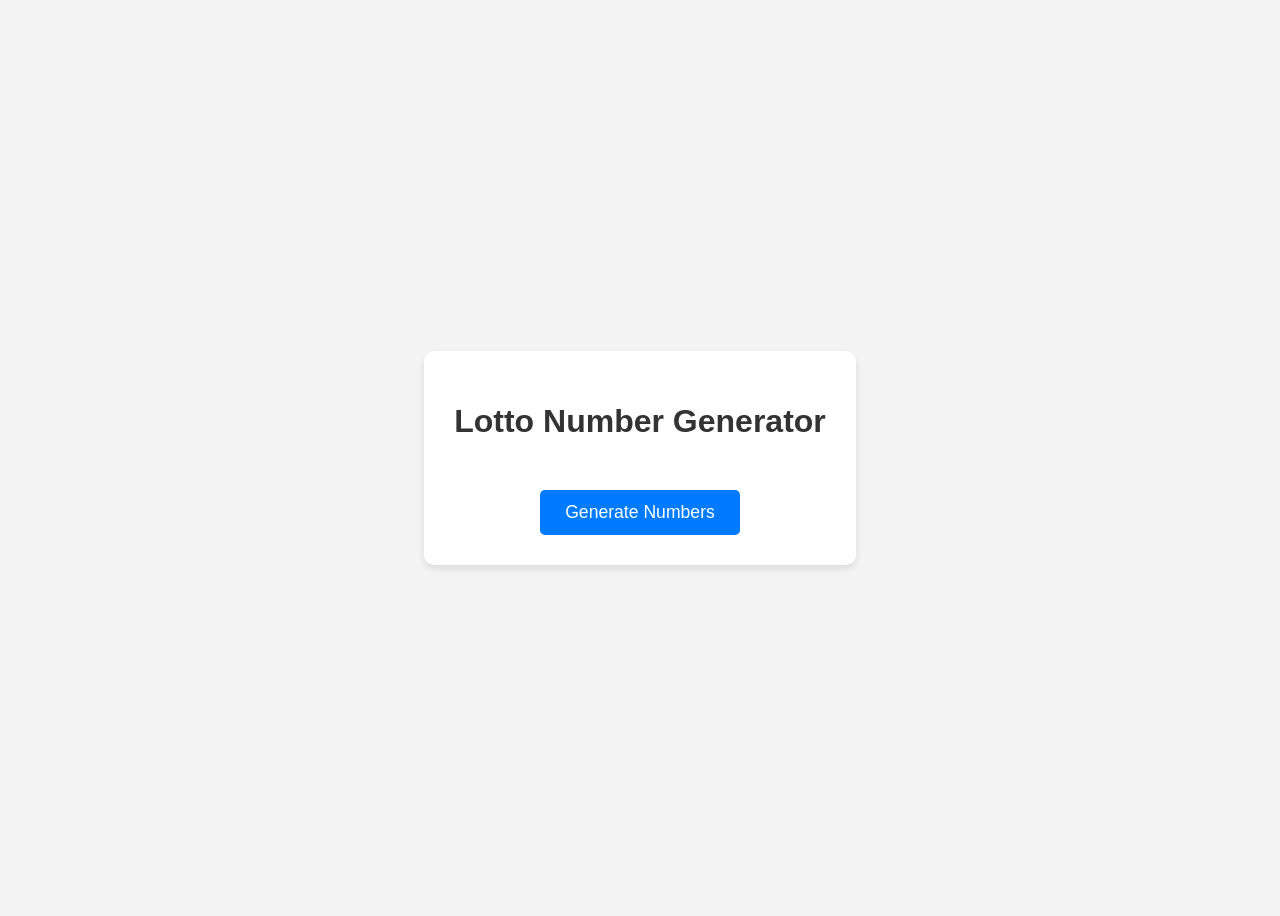
==== index.html @ 77b50d02 "feat: initial commit and project setup documentation" ====
<!doctype html>
<html lang="en">
<head>
  <meta charset="UTF-8" />
  <meta name="viewport" content="width=device-width, initial-scale=1.0" />
  <title>Lotto Numbers</title>
  <link href='/style.css' rel='stylesheet'>
  <style>
    body {
      font-family: sans-serif;
      display: flex;
      flex-direction: column;
      align-items: center;
      justify-content: center;
      min-height: 100vh;
      background-color: #f4f4f4;
    }
    .lotto-container {
      background-color: #fff;
      padding: 30px;
      border-radius: 10px;
      box-shadow: 0 4px 8px rgba(0, 0, 0, 0.1);
      text-align: center;
    }
    h1 {
      color: #333;
      margin-bottom: 20px;
    }
    .numbers {
      display: flex;
      flex-wrap: wrap;
      justify-content: center;
      margin-bottom: 30px;
    }
    .number {
      background-color: #4CAF50;
      color: white;
      border-radius: 50%;
      width: 50px;
      height: 50px;
      display: flex;
      align-items: center;
      justify-content: center;
      margin: 10px;
      font-size: 1.2em;
      font-weight: bold;
      box-shadow: 0 2px 4px rgba(0, 0, 0, 0.2);
    }
    button {
      background-color: #007bff;
      color: white;
      padding: 12px 25px;
      border: none;
      border-radius: 5px;
      font-size: 1.1em;
      cursor: pointer;
      transition: background-color 0.3s ease;
    }
    button:hover {
      background-color: #0056b3;
    }
  </style>
</head>
<body>
  <div class="lotto-container">
    <h1>Lotto Number Generator</h1>
    <div id="lottoNumbers" class="numbers"></div>
    <button onclick="generateLottoNumbers()">Generate Numbers</button>
  </div>

  <script>
    function generateLottoNumbers() {
      const numbersContainer = document.getElementById('lottoNumbers');
      numbersContainer.innerHTML = ''; // Clear previous numbers
      const numbers = new Set();
      while (numbers.size < 6) {
        const randomNumber = Math.floor(Math.random() * 45) + 1;
        numbers.add(randomNumber);
      }

      const sortedNumbers = Array.from(numbers).sort((a, b) => a - b);

      sortedNumbers.forEach(num => {
        const numberDiv = document.createElement('div');
        numberDiv.classList.add('number');
        numberDiv.textContent = num;
        numbersContainer.appendChild(numberDiv);
      });
    }
  </script>
</body>
</html>
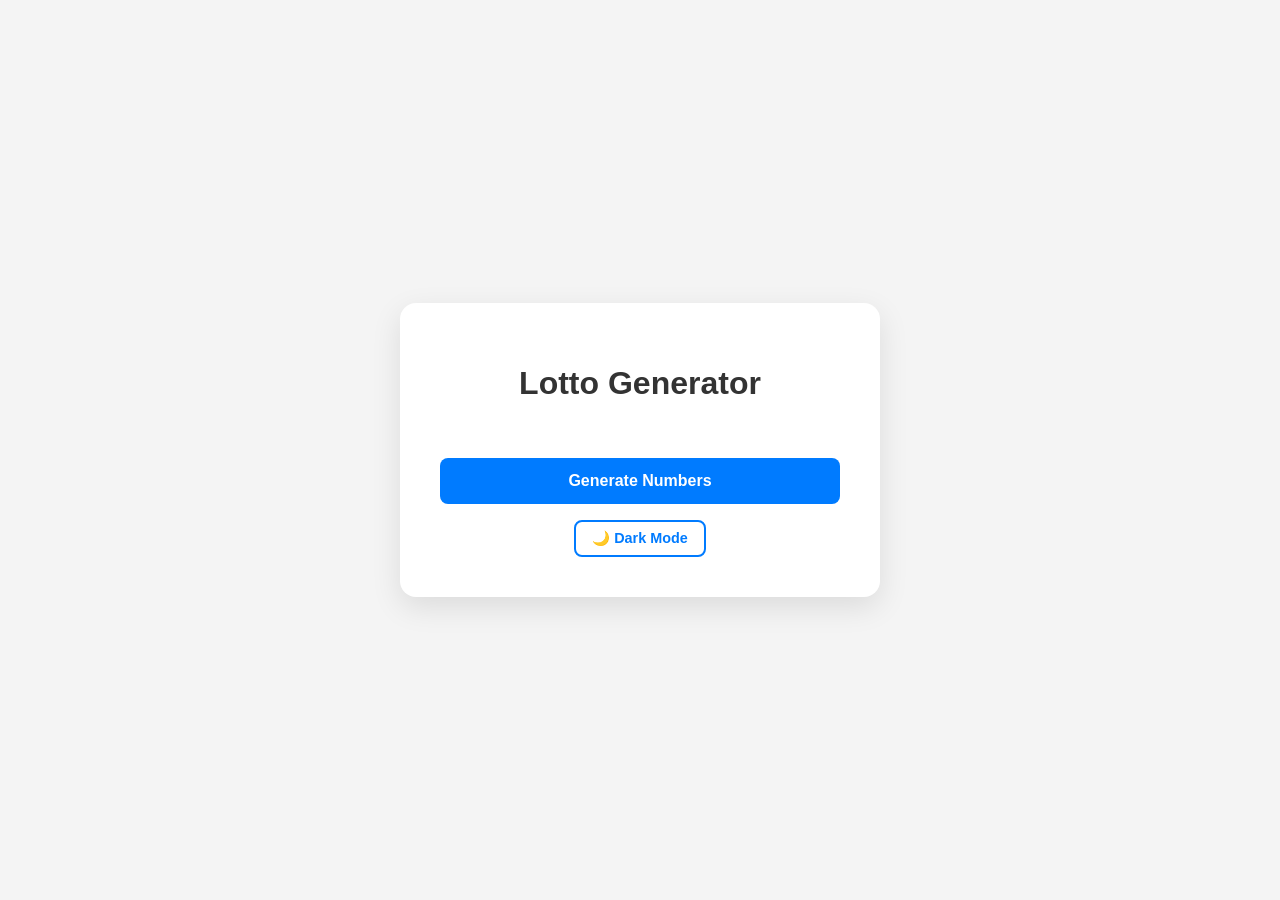
==== commit b90a4bbe: "feat: add dark/light mode toggle with persistence and refactor styles/scripts" ====
--- a/index.html
+++ b/index.html
@@ -3,90 +3,21 @@
 <head>
   <meta charset="UTF-8" />
   <meta name="viewport" content="width=device-width, initial-scale=1.0" />
-  <title>Lotto Numbers</title>
+  <title>Premium Lotto Generator</title>
   <link href='/style.css' rel='stylesheet'>
-  <style>
-    body {
-      font-family: sans-serif;
-      display: flex;
-      flex-direction: column;
-      align-items: center;
-      justify-content: center;
-      min-height: 100vh;
-      background-color: #f4f4f4;
-    }
-    .lotto-container {
-      background-color: #fff;
-      padding: 30px;
-      border-radius: 10px;
-      box-shadow: 0 4px 8px rgba(0, 0, 0, 0.1);
-      text-align: center;
-    }
-    h1 {
-      color: #333;
-      margin-bottom: 20px;
-    }
-    .numbers {
-      display: flex;
-      flex-wrap: wrap;
-      justify-content: center;
-      margin-bottom: 30px;
-    }
-    .number {
-      background-color: #4CAF50;
-      color: white;
-      border-radius: 50%;
-      width: 50px;
-      height: 50px;
-      display: flex;
-      align-items: center;
-      justify-content: center;
-      margin: 10px;
-      font-size: 1.2em;
-      font-weight: bold;
-      box-shadow: 0 2px 4px rgba(0, 0, 0, 0.2);
-    }
-    button {
-      background-color: #007bff;
-      color: white;
-      padding: 12px 25px;
-      border: none;
-      border-radius: 5px;
-      font-size: 1.1em;
-      cursor: pointer;
-      transition: background-color 0.3s ease;
-    }
-    button:hover {
-      background-color: #0056b3;
-    }
-  </style>
 </head>
 <body>
   <div class="lotto-container">
-    <h1>Lotto Number Generator</h1>
-    <div id="lottoNumbers" class="numbers"></div>
-    <button onclick="generateLottoNumbers()">Generate Numbers</button>
+    <h1>Lotto Generator</h1>
+    <div id="lottoNumbers" class="numbers">
+      <!-- Numbers will appear here -->
+    </div>
+    <div class="controls">
+      <button onclick="generateLottoNumbers()">Generate Numbers</button>
+      <button id="themeToggle" class="theme-toggle" onclick="toggleTheme()">🌙 Dark Mode</button>
+    </div>
   </div>
 
-  <script>
-    function generateLottoNumbers() {
-      const numbersContainer = document.getElementById('lottoNumbers');
-      numbersContainer.innerHTML = ''; // Clear previous numbers
-      const numbers = new Set();
-      while (numbers.size < 6) {
-        const randomNumber = Math.floor(Math.random() * 45) + 1;
-        numbers.add(randomNumber);
-      }
-
-      const sortedNumbers = Array.from(numbers).sort((a, b) => a - b);
-
-      sortedNumbers.forEach(num => {
-        const numberDiv = document.createElement('div');
-        numberDiv.classList.add('number');
-        numberDiv.textContent = num;
-        numbersContainer.appendChild(numberDiv);
-      });
-    }
-  </script>
+  <script src="/main.js"></script>
 </body>
 </html>
--- a/style.css
+++ b/style.css
@@ -0,0 +1,117 @@
+:root {
+  --bg-color: #f4f4f4;
+  --container-bg: #fff;
+  --text-color: #333;
+  --shadow-color: rgba(0, 0, 0, 0.1);
+  --button-bg: #007bff;
+  --button-hover: #0056b3;
+  --accent-color: #4CAF50;
+  --transition-speed: 0.3s;
+}
+
+[data-theme="dark"] {
+  --bg-color: #121212;
+  --container-bg: #1e1e1e;
+  --text-color: #e0e0e0;
+  --shadow-color: rgba(0, 0, 0, 0.5);
+  --button-bg: #3700b3;
+  --button-hover: #6200ee;
+}
+
+body {
+  font-family: 'Segoe UI', Tahoma, Geneva, Verdana, sans-serif;
+  display: flex;
+  flex-direction: column;
+  align-items: center;
+  justify-content: center;
+  min-height: 100vh;
+  background-color: var(--bg-color);
+  color: var(--text-color);
+  transition: background-color var(--transition-speed), color var(--transition-speed);
+  margin: 0;
+}
+
+.lotto-container {
+  background-color: var(--container-bg);
+  padding: 40px;
+  border-radius: 16px;
+  box-shadow: 0 10px 30px var(--shadow-color);
+  text-align: center;
+  max-width: 400px;
+  width: 90%;
+  transition: background-color var(--transition-speed), box-shadow var(--transition-speed);
+}
+
+h1 {
+  margin-bottom: 24px;
+  font-weight: 700;
+}
+
+.numbers {
+  display: flex;
+  flex-wrap: wrap;
+  justify-content: center;
+  margin-bottom: 32px;
+  gap: 12px;
+}
+
+.number {
+  background-color: var(--accent-color);
+  color: white;
+  border-radius: 50%;
+  width: 50px;
+  height: 50px;
+  display: flex;
+  align-items: center;
+  justify-content: center;
+  font-size: 1.25em;
+  font-weight: bold;
+  box-shadow: 0 4px 6px rgba(0, 0, 0, 0.2);
+  transition: transform 0.2s ease;
+}
+
+.number:hover {
+  transform: scale(1.1);
+}
+
+.controls {
+  display: flex;
+  flex-direction: column;
+  gap: 16px;
+  align-items: center;
+}
+
+button {
+  background-color: var(--button-bg);
+  color: white;
+  padding: 14px 28px;
+  border: none;
+  border-radius: 8px;
+  font-size: 1em;
+  font-weight: 600;
+  cursor: pointer;
+  transition: background-color var(--transition-speed), transform 0.1s active;
+  width: 100%;
+}
+
+button:hover {
+  background-color: var(--button-hover);
+}
+
+button:active {
+  transform: scale(0.98);
+}
+
+.theme-toggle {
+  background: none;
+  border: 2px solid var(--button-bg);
+  color: var(--button-bg);
+  padding: 8px 16px;
+  font-size: 0.9em;
+  width: auto;
+}
+
+.theme-toggle:hover {
+  background-color: var(--button-bg);
+  color: white;
+}
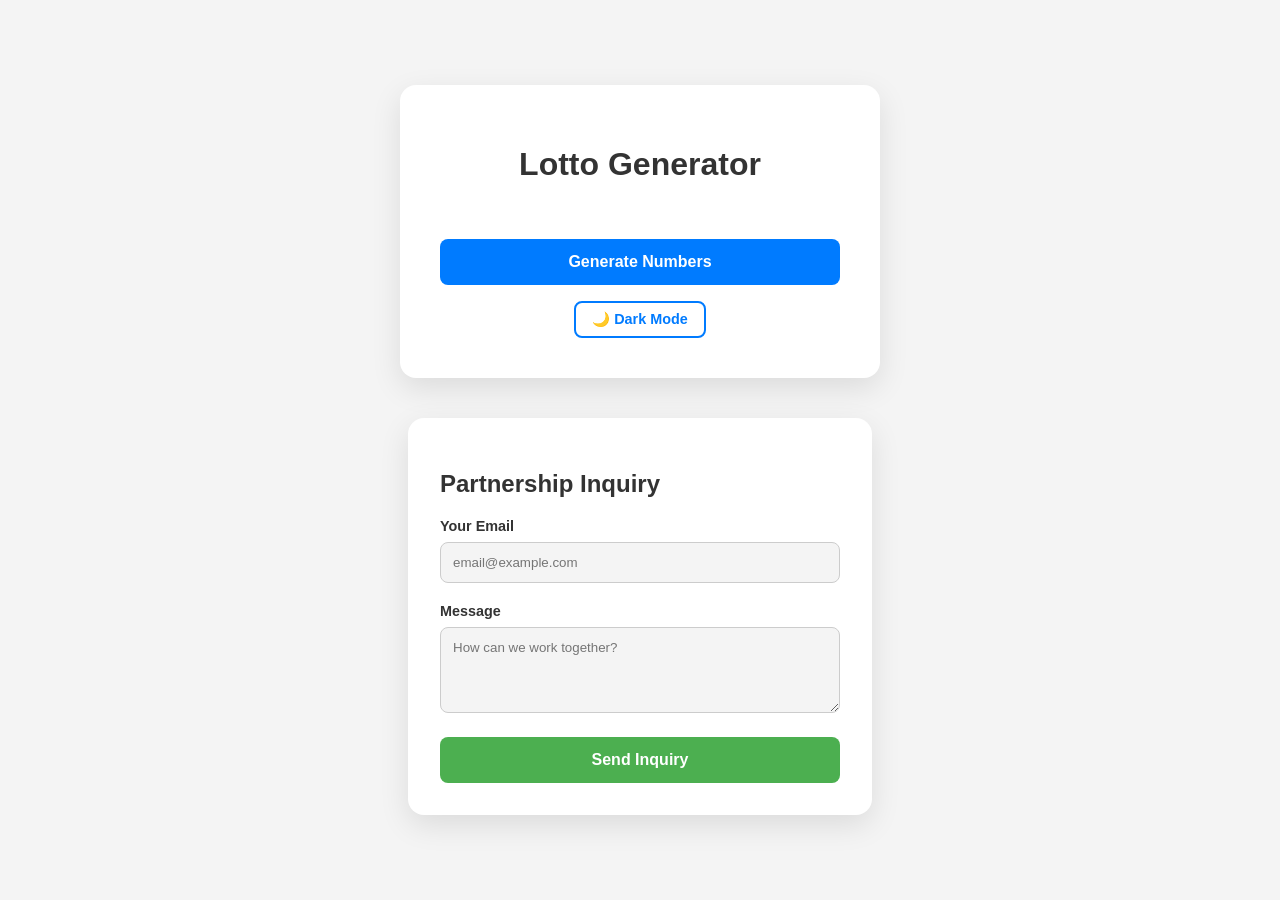
==== commit 34b86dad: "feat: add partnership inquiry form with Formspree integration" ====
--- a/index.html
+++ b/index.html
@@ -18,6 +18,21 @@
     </div>
   </div>
 
+  <div class="form-container">
+    <h2>Partnership Inquiry</h2>
+    <form action="https://formspree.io/f/xlgvkvbp" method="POST">
+      <div class="form-group">
+        <label for="email">Your Email</label>
+        <input type="email" id="email" name="email" placeholder="email@example.com" required>
+      </div>
+      <div class="form-group">
+        <label for="message">Message</label>
+        <textarea id="message" name="message" rows="4" placeholder="How can we work together?" required></textarea>
+      </div>
+      <button type="submit" class="submit-btn">Send Inquiry</button>
+    </form>
+  </div>
+
   <script src="/main.js"></script>
 </body>
 </html>
--- a/style.css
+++ b/style.css
@@ -115,3 +115,63 @@
   background-color: var(--button-bg);
   color: white;
 }
+
+.form-container {
+  background-color: var(--container-bg);
+  padding: 32px;
+  border-radius: 16px;
+  box-shadow: 0 10px 30px var(--shadow-color);
+  margin-top: 40px;
+  max-width: 400px;
+  width: 90%;
+  transition: background-color var(--transition-speed), box-shadow var(--transition-speed);
+}
+
+.form-container h2 {
+  margin-bottom: 20px;
+  font-size: 1.5em;
+}
+
+.form-group {
+  margin-bottom: 20px;
+  text-align: left;
+}
+
+.form-group label {
+  display: block;
+  margin-bottom: 8px;
+  font-weight: 600;
+  font-size: 0.9em;
+}
+
+.form-group input,
+.form-group textarea {
+  width: 100%;
+  padding: 12px;
+  border: 1px solid #ccc;
+  border-radius: 8px;
+  background-color: var(--bg-color);
+  color: var(--text-color);
+  font-family: inherit;
+  box-sizing: border-box;
+  transition: border-color 0.3s;
+}
+
+[data-theme="dark"] .form-group input,
+[data-theme="dark"] .form-group textarea {
+  border-color: #444;
+}
+
+.form-group input:focus,
+.form-group textarea:focus {
+  outline: none;
+  border-color: var(--button-bg);
+}
+
+.submit-btn {
+  background-color: var(--accent-color) !important;
+}
+
+.submit-btn:hover {
+  filter: brightness(1.1);
+}
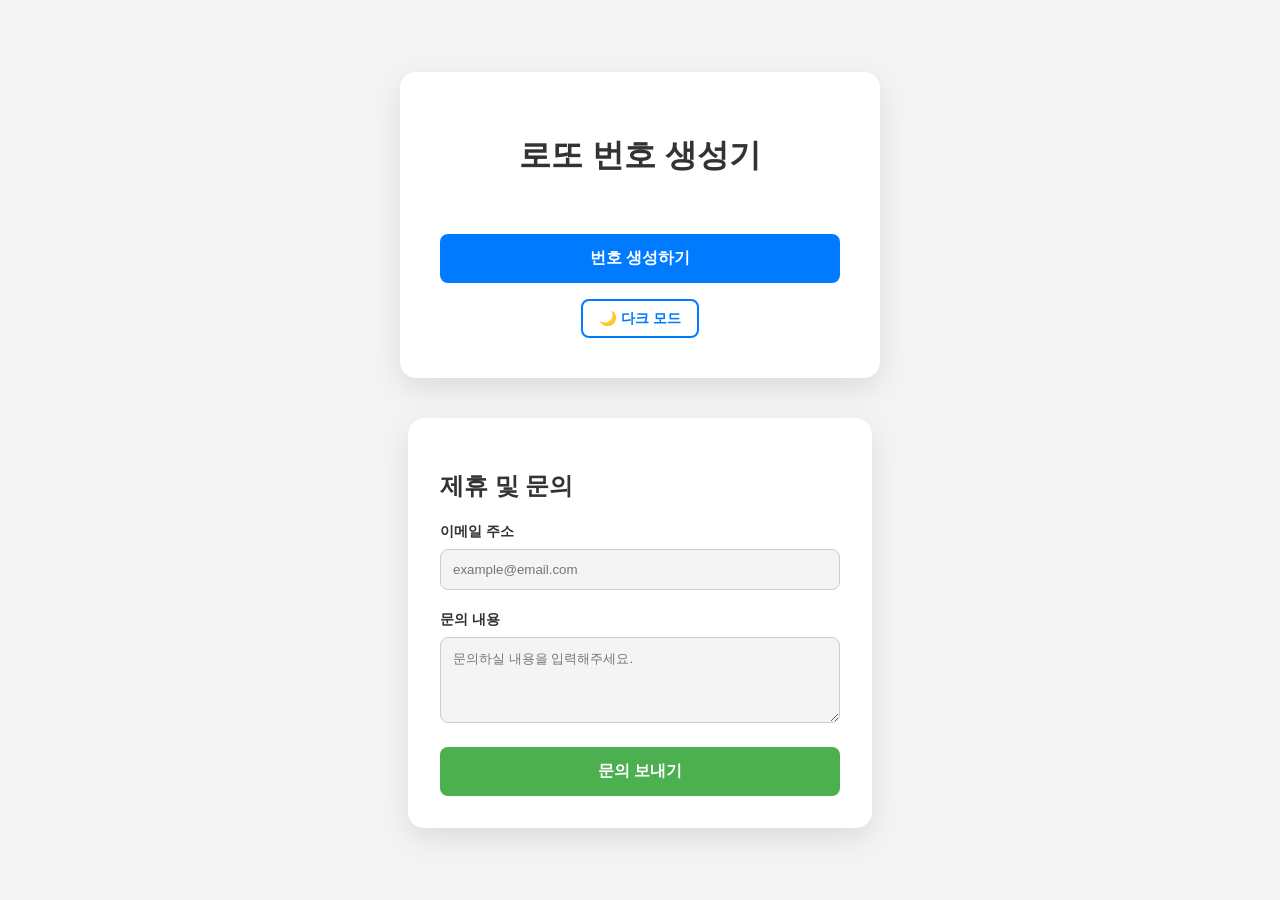
==== commit d03a5f87: "docs: translate UI to Korean" ====
--- a/index.html
+++ b/index.html
@@ -1,35 +1,35 @@
 <!doctype html>
-<html lang="en">
+<html lang="ko">
 <head>
   <meta charset="UTF-8" />
   <meta name="viewport" content="width=device-width, initial-scale=1.0" />
-  <title>Premium Lotto Generator</title>
+  <title>프리미엄 로또 번호 생성기</title>
   <link href='/style.css' rel='stylesheet'>
 </head>
 <body>
   <div class="lotto-container">
-    <h1>Lotto Generator</h1>
+    <h1>로또 번호 생성기</h1>
     <div id="lottoNumbers" class="numbers">
-      <!-- Numbers will appear here -->
+      <!-- 번호가 여기에 표시됩니다 -->
     </div>
     <div class="controls">
-      <button onclick="generateLottoNumbers()">Generate Numbers</button>
-      <button id="themeToggle" class="theme-toggle" onclick="toggleTheme()">🌙 Dark Mode</button>
+      <button onclick="generateLottoNumbers()">번호 생성하기</button>
+      <button id="themeToggle" class="theme-toggle" onclick="toggleTheme()">🌙 다크 모드</button>
     </div>
   </div>
 
   <div class="form-container">
-    <h2>Partnership Inquiry</h2>
+    <h2>제휴 및 문의</h2>
     <form action="https://formspree.io/f/xlgvkvbp" method="POST">
       <div class="form-group">
-        <label for="email">Your Email</label>
-        <input type="email" id="email" name="email" placeholder="email@example.com" required>
+        <label for="email">이메일 주소</label>
+        <input type="email" id="email" name="email" placeholder="example@email.com" required>
       </div>
       <div class="form-group">
-        <label for="message">Message</label>
-        <textarea id="message" name="message" rows="4" placeholder="How can we work together?" required></textarea>
+        <label for="message">문의 내용</label>
+        <textarea id="message" name="message" rows="4" placeholder="문의하실 내용을 입력해주세요." required></textarea>
       </div>
-      <button type="submit" class="submit-btn">Send Inquiry</button>
+      <button type="submit" class="submit-btn">문의 보내기</button>
     </form>
   </div>
 
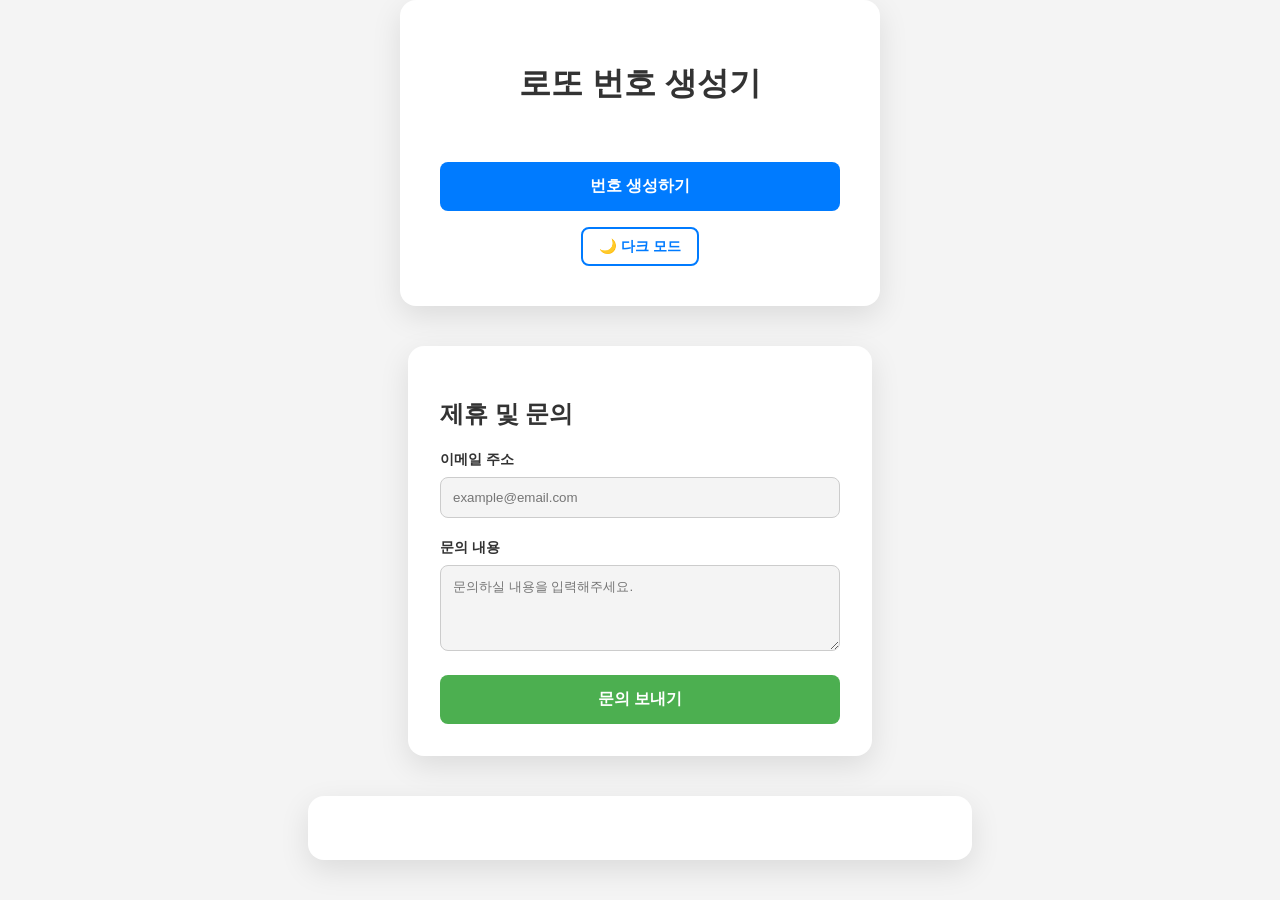
==== commit a5204230: "feat: integrate Disqus comment system" ====
--- a/index.html
+++ b/index.html
@@ -33,6 +33,28 @@
     </form>
   </div>
 
+  <div id="comments-container" class="comments-container">
+    <div id="disqus_thread"></div>
+    <script>
+        /**
+        *  RECOMMENDED CONFIGURATION VARIABLES: EDIT AND UNCOMMENT THE SECTION BELOW TO INSERT DYNAMIC VALUES FROM YOUR PLATFORM OR CMS.
+        *  LEARN WHY DEFINING THESE VARIABLES IS IMPORTANT: https://disqus.com/admin/universalcode/#configuration-variables    */
+        /*
+        var disqus_config = function () {
+        this.page.url = PAGE_URL;  // Replace PAGE_URL with your page's canonical URL variable
+        this.page.identifier = PAGE_IDENTIFIER; // Replace PAGE_IDENTIFIER with your page's unique identifier variable
+        };
+        */
+        (function() { // DON'T EDIT BELOW THIS LINE
+        var d = document, s = d.createElement('script');
+        s.src = 'https://product1-4.disqus.com/embed.js';
+        s.setAttribute('data-timestamp', +new Date());
+        (d.head || d.body).appendChild(s);
+        })();
+    </script>
+    <noscript>Please enable JavaScript to view the <a href="https://disqus.com/?ref_noscript">comments powered by Disqus.</a></noscript>
+  </div>
+
   <script src="/main.js"></script>
 </body>
 </html>
--- a/style.css
+++ b/style.css
@@ -175,3 +175,15 @@
 .submit-btn:hover {
   filter: brightness(1.1);
 }
+
+.comments-container {
+  background-color: var(--container-bg);
+  padding: 32px;
+  border-radius: 16px;
+  box-shadow: 0 10px 30px var(--shadow-color);
+  margin-top: 40px;
+  margin-bottom: 40px;
+  max-width: 600px;
+  width: 90%;
+  transition: background-color var(--transition-speed), box-shadow var(--transition-speed);
+}
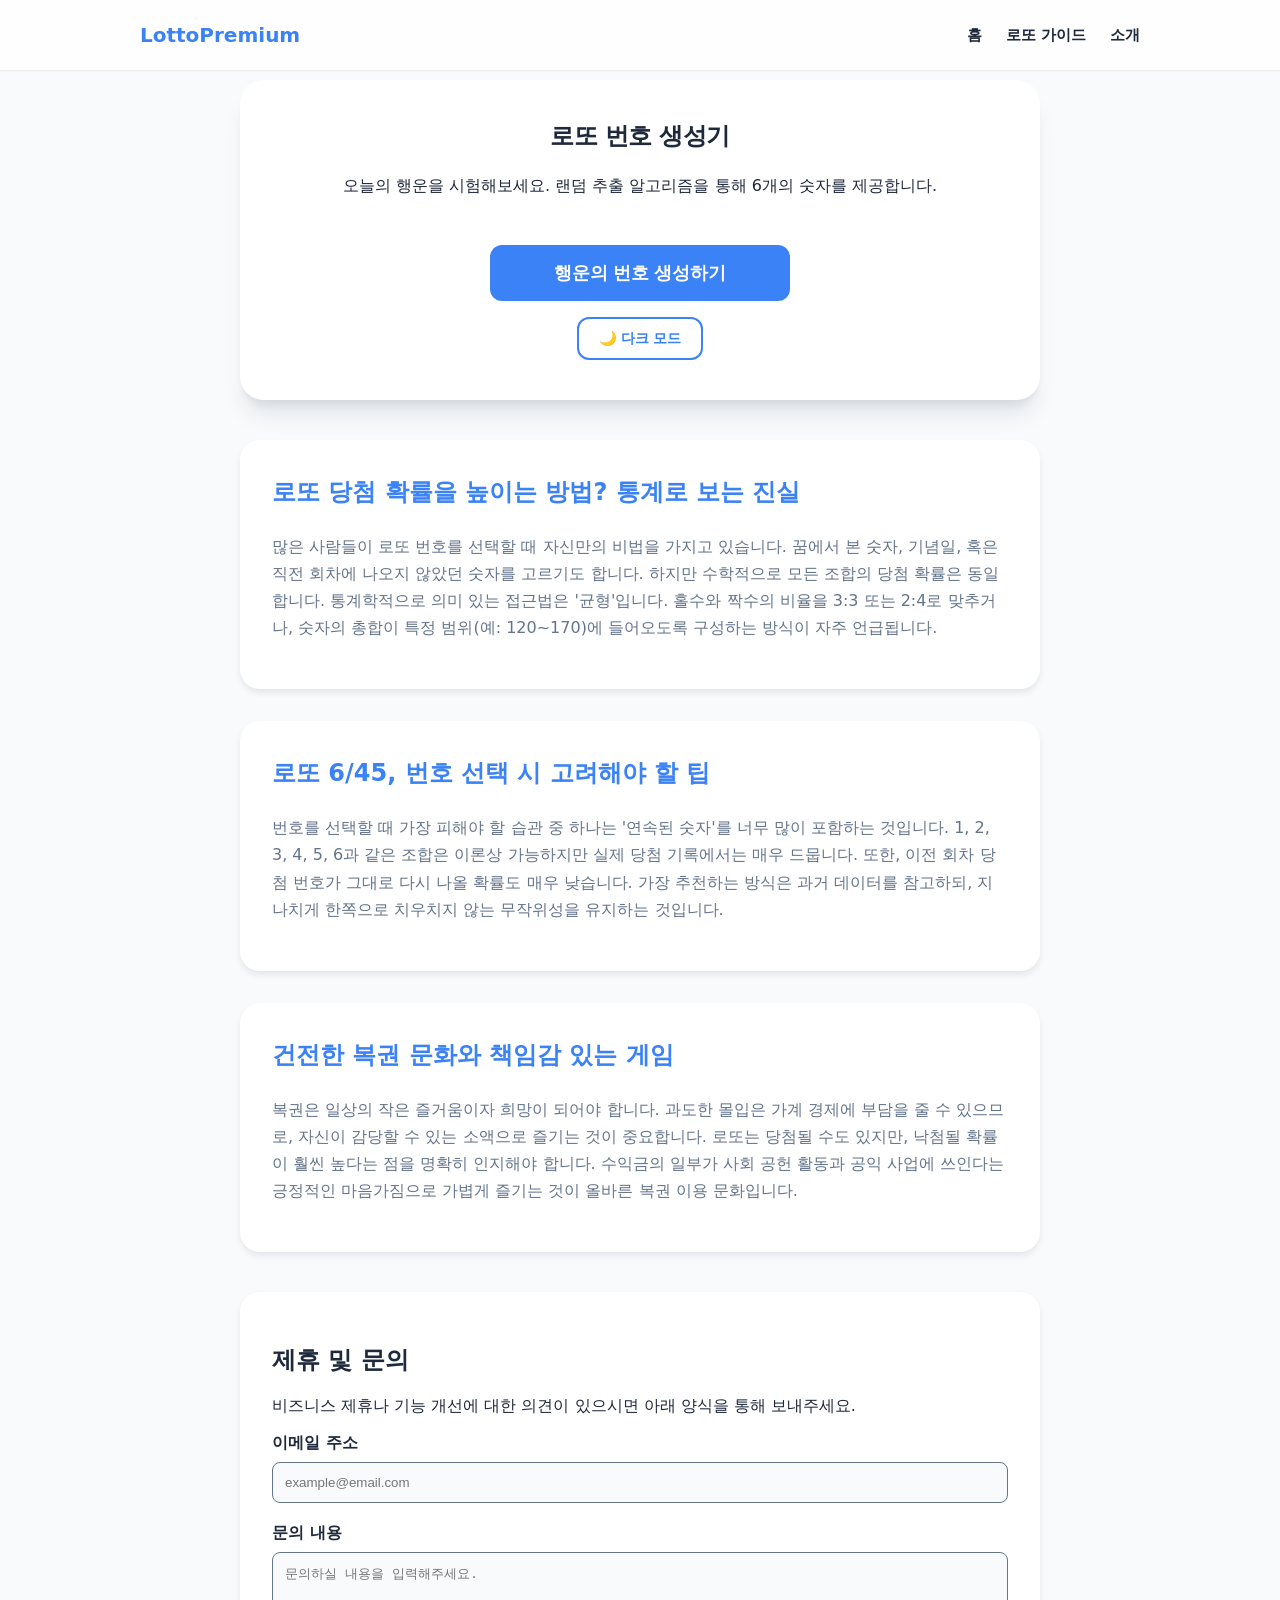
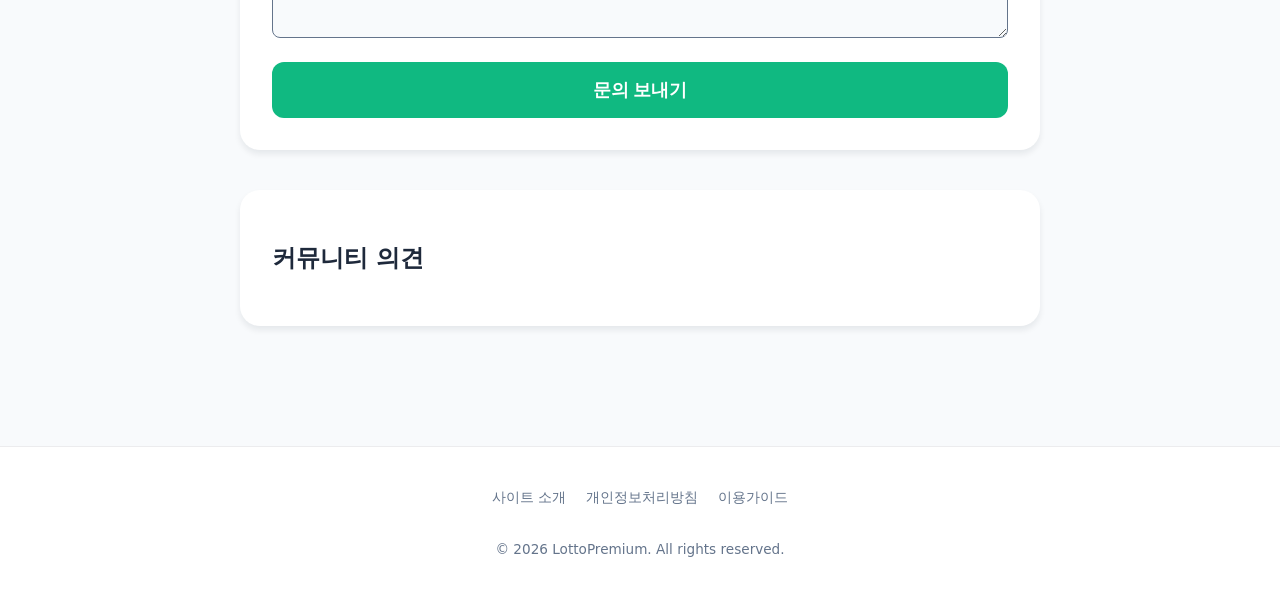
==== commit 3228623d: "feat: upgrade site quality for AdSense approval with content, navigation, and policy pages" ====
--- a/index.html
+++ b/index.html
@@ -3,57 +3,95 @@
 <head>
   <meta charset="UTF-8" />
   <meta name="viewport" content="width=device-width, initial-scale=1.0" />
-  <title>프리미엄 로또 번호 생성기</title>
+  <title>프리미엄 로또 번호 생성기 - 행운을 부르는 번호 추출</title>
+  <meta name="description" content="통계 기반 로또 번호 생성 서비스. 행운의 숫자를 추출하고 최신 로또 정보를 확인하세요.">
+  <script async src="https://pagead2.googlesyndication.com/pagead/js/adsbygoogle.js?client=ca-pub-1008485503204041"
+     crossorigin="anonymous"></script>
   <link href='/style.css' rel='stylesheet'>
 </head>
 <body>
-  <div class="lotto-container">
-    <h1>로또 번호 생성기</h1>
-    <div id="lottoNumbers" class="numbers">
-      <!-- 번호가 여기에 표시됩니다 -->
+  <header>
+    <nav>
+      <a href="/" class="logo">LottoPremium</a>
+      <ul class="nav-links">
+        <li><a href="/">홈</a></li>
+        <li><a href="#articles">로또 가이드</a></li>
+        <li><a href="/about.html">소개</a></li>
+      </ul>
+    </nav>
+  </header>
+
+  <main>
+    <section class="lotto-container">
+      <h1>로또 번호 생성기</h1>
+      <p>오늘의 행운을 시험해보세요. 랜덤 추출 알고리즘을 통해 6개의 숫자를 제공합니다.</p>
+      <div id="lottoNumbers" class="numbers">
+        <!-- 번호가 여기에 표시됩니다 -->
+      </div>
+      <div class="controls">
+        <button onclick="generateLottoNumbers()">행운의 번호 생성하기</button>
+        <button id="themeToggle" class="theme-toggle" onclick="toggleTheme()">🌙 다크 모드</button>
+      </div>
+    </section>
+
+    <section id="articles" class="article-section">
+      <article>
+        <h2>로또 당첨 확률을 높이는 방법? 통계로 보는 진실</h2>
+        <p>많은 사람들이 로또 번호를 선택할 때 자신만의 비법을 가지고 있습니다. 꿈에서 본 숫자, 기념일, 혹은 직전 회차에 나오지 않았던 숫자를 고르기도 합니다. 하지만 수학적으로 모든 조합의 당첨 확률은 동일합니다. 통계학적으로 의미 있는 접근법은 '균형'입니다. 홀수와 짝수의 비율을 3:3 또는 2:4로 맞추거나, 숫자의 총합이 특정 범위(예: 120~170)에 들어오도록 구성하는 방식이 자주 언급됩니다.</p>
+      </article>
+
+      <article>
+        <h2>로또 6/45, 번호 선택 시 고려해야 할 팁</h2>
+        <p>번호를 선택할 때 가장 피해야 할 습관 중 하나는 '연속된 숫자'를 너무 많이 포함하는 것입니다. 1, 2, 3, 4, 5, 6과 같은 조합은 이론상 가능하지만 실제 당첨 기록에서는 매우 드뭅니다. 또한, 이전 회차 당첨 번호가 그대로 다시 나올 확률도 매우 낮습니다. 가장 추천하는 방식은 과거 데이터를 참고하되, 지나치게 한쪽으로 치우치지 않는 무작위성을 유지하는 것입니다.</p>
+      </article>
+
+      <article>
+        <h2>건전한 복권 문화와 책임감 있는 게임</h2>
+        <p>복권은 일상의 작은 즐거움이자 희망이 되어야 합니다. 과도한 몰입은 가계 경제에 부담을 줄 수 있으므로, 자신이 감당할 수 있는 소액으로 즐기는 것이 중요합니다. 로또는 당첨될 수도 있지만, 낙첨될 확률이 훨씬 높다는 점을 명확히 인지해야 합니다. 수익금의 일부가 사회 공헌 활동과 공익 사업에 쓰인다는 긍정적인 마음가짐으로 가볍게 즐기는 것이 올바른 복권 이용 문화입니다.</p>
+      </article>
+    </section>
+
+    <section class="form-container">
+      <h2>제휴 및 문의</h2>
+      <p>비즈니스 제휴나 기능 개선에 대한 의견이 있으시면 아래 양식을 통해 보내주세요.</p>
+      <form action="https://formspree.io/f/xlgvkvbp" method="POST">
+        <div class="form-group">
+          <label for="email">이메일 주소</label>
+          <input type="email" id="email" name="email" placeholder="example@email.com" required>
+        </div>
+        <div class="form-group">
+          <label for="message">문의 내용</label>
+          <textarea id="message" name="message" rows="4" placeholder="문의하실 내용을 입력해주세요." required></textarea>
+        </div>
+        <button type="submit" class="submit-btn">문의 보내기</button>
+      </form>
+    </section>
+
+    <section id="comments-container" class="comments-container">
+      <h2>커뮤니티 의견</h2>
+      <div id="disqus_thread"></div>
+      <script>
+          (function() {
+          var d = document, s = d.createElement('script');
+          s.src = 'https://product1-4.disqus.com/embed.js';
+          s.setAttribute('data-timestamp', +new Date());
+          (d.head || d.body).appendChild(s);
+          })();
+      </script>
+      <noscript>Please enable JavaScript to view the <a href="https://disqus.com/?ref_noscript">comments powered by Disqus.</a></noscript>
+    </section>
+  </main>
+
+  <footer>
+    <div class="footer-content">
+      <ul class="footer-links">
+        <li><a href="/about.html">사이트 소개</a></li>
+        <li><a href="/privacy.html">개인정보처리방침</a></li>
+        <li><a href="#articles">이용가이드</a></li>
+      </ul>
+      <p class="copyright">&copy; 2026 LottoPremium. All rights reserved.</p>
     </div>
-    <div class="controls">
-      <button onclick="generateLottoNumbers()">번호 생성하기</button>
-      <button id="themeToggle" class="theme-toggle" onclick="toggleTheme()">🌙 다크 모드</button>
-    </div>
-  </div>
-
-  <div class="form-container">
-    <h2>제휴 및 문의</h2>
-    <form action="https://formspree.io/f/xlgvkvbp" method="POST">
-      <div class="form-group">
-        <label for="email">이메일 주소</label>
-        <input type="email" id="email" name="email" placeholder="example@email.com" required>
-      </div>
-      <div class="form-group">
-        <label for="message">문의 내용</label>
-        <textarea id="message" name="message" rows="4" placeholder="문의하실 내용을 입력해주세요." required></textarea>
-      </div>
-      <button type="submit" class="submit-btn">문의 보내기</button>
-    </form>
-  </div>
-
-  <div id="comments-container" class="comments-container">
-    <div id="disqus_thread"></div>
-    <script>
-        /**
-        *  RECOMMENDED CONFIGURATION VARIABLES: EDIT AND UNCOMMENT THE SECTION BELOW TO INSERT DYNAMIC VALUES FROM YOUR PLATFORM OR CMS.
-        *  LEARN WHY DEFINING THESE VARIABLES IS IMPORTANT: https://disqus.com/admin/universalcode/#configuration-variables    */
-        /*
-        var disqus_config = function () {
-        this.page.url = PAGE_URL;  // Replace PAGE_URL with your page's canonical URL variable
-        this.page.identifier = PAGE_IDENTIFIER; // Replace PAGE_IDENTIFIER with your page's unique identifier variable
-        };
-        */
-        (function() { // DON'T EDIT BELOW THIS LINE
-        var d = document, s = d.createElement('script');
-        s.src = 'https://product1-4.disqus.com/embed.js';
-        s.setAttribute('data-timestamp', +new Date());
-        (d.head || d.body).appendChild(s);
-        })();
-    </script>
-    <noscript>Please enable JavaScript to view the <a href="https://disqus.com/?ref_noscript">comments powered by Disqus.</a></noscript>
-  </div>
+  </footer>
 
   <script src="/main.js"></script>
 </body>
--- a/style.css
+++ b/style.css
@@ -1,50 +1,119 @@
 :root {
-  --bg-color: #f4f4f4;
-  --container-bg: #fff;
-  --text-color: #333;
-  --shadow-color: rgba(0, 0, 0, 0.1);
-  --button-bg: #007bff;
-  --button-hover: #0056b3;
-  --accent-color: #4CAF50;
+  --bg-color: #f8fafc;
+  --container-bg: #ffffff;
+  --text-color: #1e293b;
+  --text-secondary: #64748b;
+  --shadow-color: rgba(15, 23, 42, 0.08);
+  --button-bg: #3b82f6;
+  --button-hover: #2563eb;
+  --accent-color: #10b981;
+  --header-bg: rgba(255, 255, 255, 0.8);
   --transition-speed: 0.3s;
 }
 
 [data-theme="dark"] {
-  --bg-color: #121212;
-  --container-bg: #1e1e1e;
-  --text-color: #e0e0e0;
-  --shadow-color: rgba(0, 0, 0, 0.5);
-  --button-bg: #3700b3;
-  --button-hover: #6200ee;
+  --bg-color: #0f172a;
+  --container-bg: #1e293b;
+  --text-color: #f1f5f9;
+  --text-secondary: #94a3b8;
+  --shadow-color: rgba(0, 0, 0, 0.3);
+  --button-bg: #3b82f6;
+  --button-hover: #60a5fa;
+  --header-bg: rgba(30, 41, 59, 0.8);
 }
 
 body {
-  font-family: 'Segoe UI', Tahoma, Geneva, Verdana, sans-serif;
-  display: flex;
-  flex-direction: column;
-  align-items: center;
-  justify-content: center;
+  font-family: 'Pretendard', -apple-system, BlinkMacSystemFont, system-ui, Roboto, 'Helvetica Neue', 'Segoe UI', 'Apple SD Gothic Neo', 'Noto Sans KR', 'Malgun Gothic', sans-serif;
+  display: flex;
+  flex-direction: column;
+  align-items: center;
   min-height: 100vh;
   background-color: var(--bg-color);
   color: var(--text-color);
   transition: background-color var(--transition-speed), color var(--transition-speed);
   margin: 0;
+  padding-top: 80px; /* Space for fixed header */
+}
+
+/* Header & Navigation */
+header {
+  position: fixed;
+  top: 0;
+  left: 0;
+  right: 0;
+  height: 70px;
+  background-color: var(--header-bg);
+  backdrop-filter: blur(10px);
+  display: flex;
+  justify-content: center;
+  align-items: center;
+  z-index: 1000;
+  box-shadow: 0 1px 2px var(--shadow-color);
+  transition: background-color var(--transition-speed);
+}
+
+nav {
+  width: 90%;
+  max-width: 1000px;
+  display: flex;
+  justify-content: space-between;
+  align-items: center;
+}
+
+.logo {
+  font-size: 1.25em;
+  font-weight: 800;
+  color: var(--button-bg);
+  text-decoration: none;
+}
+
+.nav-links {
+  display: flex;
+  gap: 24px;
+  list-style: none;
+  margin: 0;
+  padding: 0;
+}
+
+.nav-links a {
+  text-decoration: none;
+  color: var(--text-color);
+  font-weight: 600;
+  font-size: 0.95em;
+  transition: color var(--transition-speed);
+}
+
+.nav-links a:hover {
+  color: var(--button-bg);
+}
+
+/* Main Content Layout */
+main {
+  width: 90%;
+  max-width: 800px;
+  display: flex;
+  flex-direction: column;
+  align-items: center;
+  gap: 40px;
+  padding-bottom: 60px;
 }
 
 .lotto-container {
   background-color: var(--container-bg);
   padding: 40px;
-  border-radius: 16px;
-  box-shadow: 0 10px 30px var(--shadow-color);
+  border-radius: 24px;
+  box-shadow: 0 20px 25px -5px var(--shadow-color), 0 10px 10px -5px var(--shadow-color);
   text-align: center;
-  max-width: 400px;
-  width: 90%;
+  width: 100%;
+  box-sizing: border-box;
   transition: background-color var(--transition-speed), box-shadow var(--transition-speed);
 }
 
 h1 {
+  margin-top: 0;
   margin-bottom: 24px;
-  font-weight: 700;
+  font-weight: 800;
+  letter-spacing: -0.025em;
 }
 
 .numbers {
@@ -56,22 +125,22 @@
 }
 
 .number {
-  background-color: var(--accent-color);
+  background: linear-gradient(135deg, var(--accent-color), #059669);
   color: white;
   border-radius: 50%;
-  width: 50px;
-  height: 50px;
+  width: 55px;
+  height: 55px;
   display: flex;
   align-items: center;
   justify-content: center;
-  font-size: 1.25em;
+  font-size: 1.4em;
   font-weight: bold;
-  box-shadow: 0 4px 6px rgba(0, 0, 0, 0.2);
-  transition: transform 0.2s ease;
+  box-shadow: 0 4px 6px rgba(0, 0, 0, 0.1);
+  transition: transform 0.2s cubic-bezier(0.175, 0.885, 0.32, 1.275);
 }
 
 .number:hover {
-  transform: scale(1.1);
+  transform: scale(1.15) rotate(5deg);
 }
 
 .controls {
@@ -84,29 +153,28 @@
 button {
   background-color: var(--button-bg);
   color: white;
-  padding: 14px 28px;
+  padding: 16px 32px;
   border: none;
-  border-radius: 8px;
-  font-size: 1em;
-  font-weight: 600;
+  border-radius: 12px;
+  font-size: 1.1em;
+  font-weight: 700;
   cursor: pointer;
-  transition: background-color var(--transition-speed), transform 0.1s active;
-  width: 100%;
+  transition: all var(--transition-speed);
+  width: 100%;
+  max-width: 300px;
 }
 
 button:hover {
   background-color: var(--button-hover);
-}
-
-button:active {
-  transform: scale(0.98);
+  transform: translateY(-2px);
+  box-shadow: 0 10px 15px -3px rgba(59, 130, 246, 0.3);
 }
 
 .theme-toggle {
   background: none;
   border: 2px solid var(--button-bg);
   color: var(--button-bg);
-  padding: 8px 16px;
+  padding: 10px 20px;
   font-size: 0.9em;
   width: auto;
 }
@@ -114,22 +182,43 @@
 .theme-toggle:hover {
   background-color: var(--button-bg);
   color: white;
-}
-
+  transform: none;
+  box-shadow: none;
+}
+
+/* Article Section */
+.article-section {
+  width: 100%;
+  display: flex;
+  flex-direction: column;
+  gap: 32px;
+}
+
+article {
+  background-color: var(--container-bg);
+  padding: 32px;
+  border-radius: 20px;
+  box-shadow: 0 4px 6px var(--shadow-color);
+  line-height: 1.7;
+}
+
+article h2 {
+  margin-top: 0;
+  color: var(--button-bg);
+}
+
+article p {
+  color: var(--text-secondary);
+}
+
+/* Form Section */
 .form-container {
   background-color: var(--container-bg);
   padding: 32px;
-  border-radius: 16px;
-  box-shadow: 0 10px 30px var(--shadow-color);
-  margin-top: 40px;
-  max-width: 400px;
-  width: 90%;
-  transition: background-color var(--transition-speed), box-shadow var(--transition-speed);
-}
-
-.form-container h2 {
-  margin-bottom: 20px;
-  font-size: 1.5em;
+  border-radius: 20px;
+  box-shadow: 0 4px 6px var(--shadow-color);
+  width: 100%;
+  box-sizing: border-box;
 }
 
 .form-group {
@@ -141,49 +230,75 @@
   display: block;
   margin-bottom: 8px;
   font-weight: 600;
-  font-size: 0.9em;
 }
 
 .form-group input,
 .form-group textarea {
   width: 100%;
   padding: 12px;
-  border: 1px solid #ccc;
+  border: 1px solid var(--text-secondary);
   border-radius: 8px;
   background-color: var(--bg-color);
   color: var(--text-color);
-  font-family: inherit;
   box-sizing: border-box;
-  transition: border-color 0.3s;
-}
-
-[data-theme="dark"] .form-group input,
-[data-theme="dark"] .form-group textarea {
-  border-color: #444;
-}
-
-.form-group input:focus,
-.form-group textarea:focus {
-  outline: none;
-  border-color: var(--button-bg);
 }
 
 .submit-btn {
   background-color: var(--accent-color) !important;
-}
-
-.submit-btn:hover {
-  filter: brightness(1.1);
-}
-
+  max-width: 100%;
+}
+
+/* Comments Section */
 .comments-container {
   background-color: var(--container-bg);
   padding: 32px;
-  border-radius: 16px;
-  box-shadow: 0 10px 30px var(--shadow-color);
-  margin-top: 40px;
-  margin-bottom: 40px;
-  max-width: 600px;
+  border-radius: 20px;
+  box-shadow: 0 4px 6px var(--shadow-color);
+  width: 100%;
+  box-sizing: border-box;
+}
+
+/* Footer */
+footer {
+  width: 100%;
+  background-color: var(--container-bg);
+  padding: 40px 0;
+  margin-top: 60px;
+  display: flex;
+  flex-direction: column;
+  align-items: center;
+  border-top: 1px solid var(--shadow-color);
+}
+
+.footer-content {
   width: 90%;
-  transition: background-color var(--transition-speed), box-shadow var(--transition-speed);
-}
+  max-width: 1000px;
+  display: flex;
+  flex-direction: column;
+  align-items: center;
+  gap: 20px;
+  text-align: center;
+}
+
+.footer-links {
+  display: flex;
+  gap: 20px;
+  list-style: none;
+  margin: 0;
+  padding: 0;
+}
+
+.footer-links a {
+  text-decoration: none;
+  color: var(--text-secondary);
+  font-size: 0.9em;
+}
+
+.footer-links a:hover {
+  color: var(--button-bg);
+}
+
+.copyright {
+  color: var(--text-secondary);
+  font-size: 0.85em;
+}
